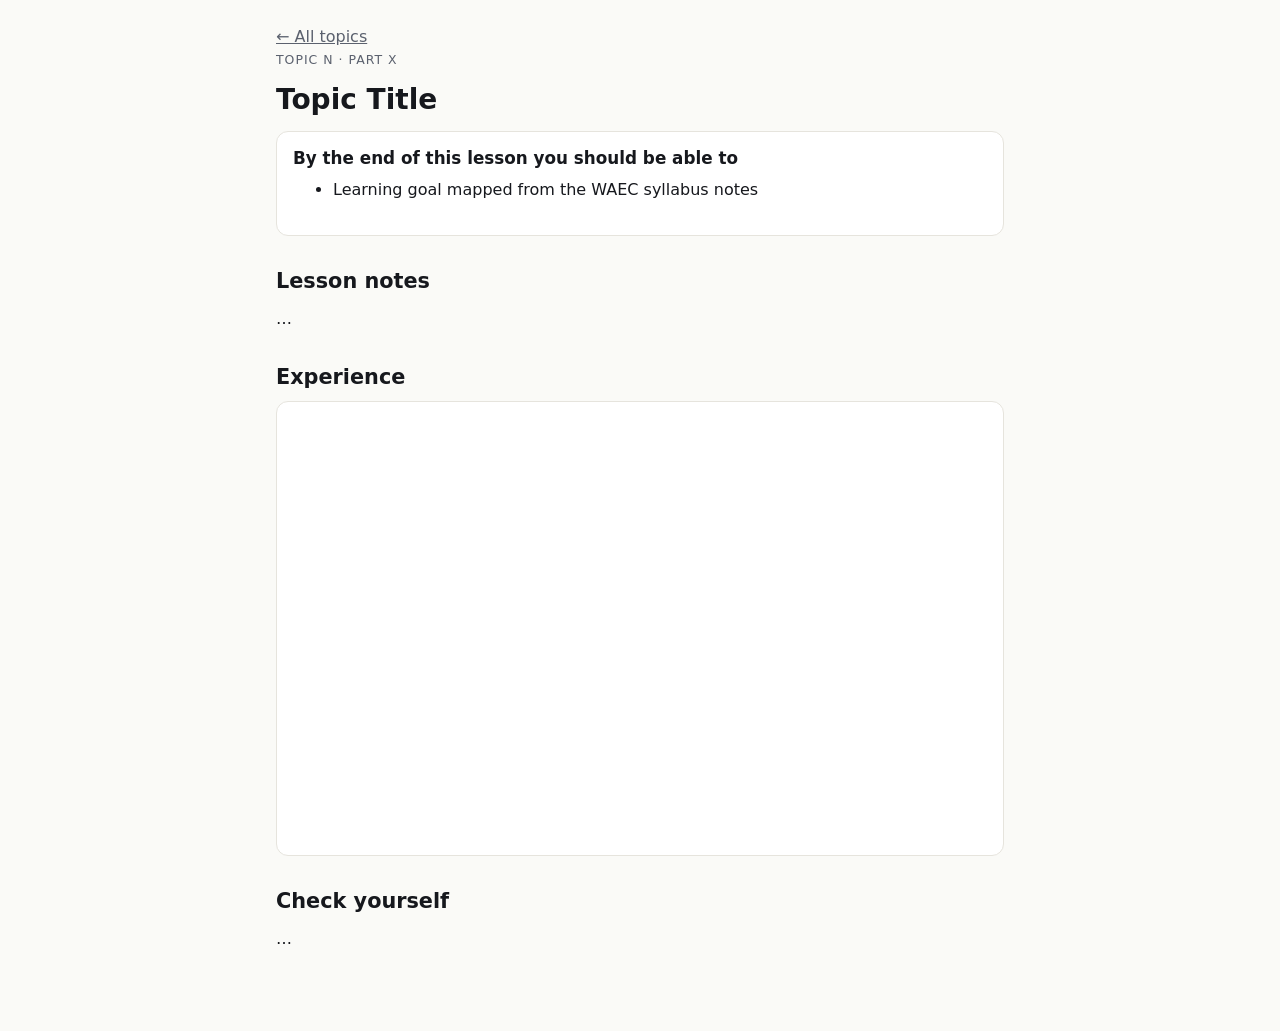
==== topics/_template/index.html @ 064af920 "Scaffold On-The-Go Physics: topic hub, shared styles, topic template, syllabus map Co-Authored-By: C" ====
<!doctype html>
<html lang="en">
<head>
  <meta charset="utf-8">
  <meta name="viewport" content="width=device-width, initial-scale=1">
  <title>Topic Title · On-The-Go Physics</title>
  <link rel="stylesheet" href="../../shared/styles.css">
</head>
<body>
  <main class="wrap">
    <a href="../../" class="muted">← All topics</a>
    <p class="eyebrow">Topic N · Part X</p>
    <h1>Topic Title</h1>

    <section class="card">
      <h3 style="margin-top:0">By the end of this lesson you should be able to</h3>
      <ul class="goals">
        <li>Learning goal mapped from the WAEC syllabus notes</li>
      </ul>
    </section>

    <h2>Lesson notes</h2>
    <p>…</p>

    <h2>Experience</h2>
    <div class="stage"><canvas id="game"></canvas></div>

    <h2>Check yourself</h2>
    <p>…</p>
  </main>
  <script src="experience.js"></script>
</body>
</html>
---- shared/styles.css ----
/* On-The-Go Physics — shared design tokens and base UI.
   Clean, minimal, mobile-first. Every topic page links this file. */

:root {
  --bg: #fafaf7;
  --surface: #ffffff;
  --ink: #16181d;
  --ink-soft: #5b616e;
  --line: #e6e4dd;
  --accent: #0f8a5f;        /* green, primary actions */
  --accent-ink: #ffffff;
  --warn: #d9822b;
  --danger: #c4413a;

  --radius: 12px;
  --gap: 16px;
  --max: 760px;

  --font: "Inter", system-ui, -apple-system, "Segoe UI", Roboto, sans-serif;
  --mono: ui-monospace, "SF Mono", Menlo, Consolas, monospace;
}

@media (prefers-color-scheme: dark) {
  :root:not([data-theme="light"]) {
    --bg: #111317;
    --surface: #1a1d23;
    --ink: #eceef2;
    --ink-soft: #9aa1ad;
    --line: #2a2e36;
    --accent: #2fbf86;
    --accent-ink: #0b0d10;
  }
}
:root[data-theme="dark"] {
  --bg: #111317;
  --surface: #1a1d23;
  --ink: #eceef2;
  --ink-soft: #9aa1ad;
  --line: #2a2e36;
  --accent: #2fbf86;
  --accent-ink: #0b0d10;
}

* { box-sizing: border-box; }
html, body { margin: 0; }
body {
  background: var(--bg);
  color: var(--ink);
  font: 16px/1.6 var(--font);
  -webkit-font-smoothing: antialiased;
}

.wrap { max-width: var(--max); margin: 0 auto; padding: 24px 16px 64px; }

h1, h2, h3 { line-height: 1.25; margin: 1.6em 0 .5em; }
h1 { font-size: 1.75rem; margin-top: .4em; }
h2 { font-size: 1.3rem; }
h3 { font-size: 1.05rem; }
p, ul, ol { margin: 0 0 1em; }
a { color: var(--accent); }
.muted { color: var(--ink-soft); }
.eyebrow { font-size: .78rem; letter-spacing: .08em; text-transform: uppercase; color: var(--ink-soft); }

.card {
  background: var(--surface);
  border: 1px solid var(--line);
  border-radius: var(--radius);
  padding: var(--gap);
}

.btn {
  display: inline-flex; align-items: center; justify-content: center; gap: 8px;
  min-height: 44px; padding: 0 20px;
  border: 0; border-radius: 999px;
  background: var(--accent); color: var(--accent-ink);
  font: 600 1rem var(--font); text-decoration: none; cursor: pointer;
  transition: transform .08s ease, filter .15s ease;
}
.btn:hover { filter: brightness(1.05); }
.btn:active { transform: scale(.97); }
.btn.ghost { background: transparent; color: var(--ink); border: 1px solid var(--line); }

.formula {
  font-family: var(--mono);
  background: var(--surface);
  border: 1px solid var(--line);
  border-left: 3px solid var(--accent);
  border-radius: 8px;
  padding: 10px 14px;
  margin: 0 0 1em;
  overflow-x: auto;
}

.goals li { margin-bottom: .3em; }

/* Canvas stage for experiences */
.stage {
  position: relative;
  width: 100%;
  aspect-ratio: 16 / 10;
  background: var(--surface);
  border: 1px solid var(--line);
  border-radius: var(--radius);
  overflow: hidden;
  touch-action: none;
}
.stage canvas { display: block; width: 100%; height: 100%; }
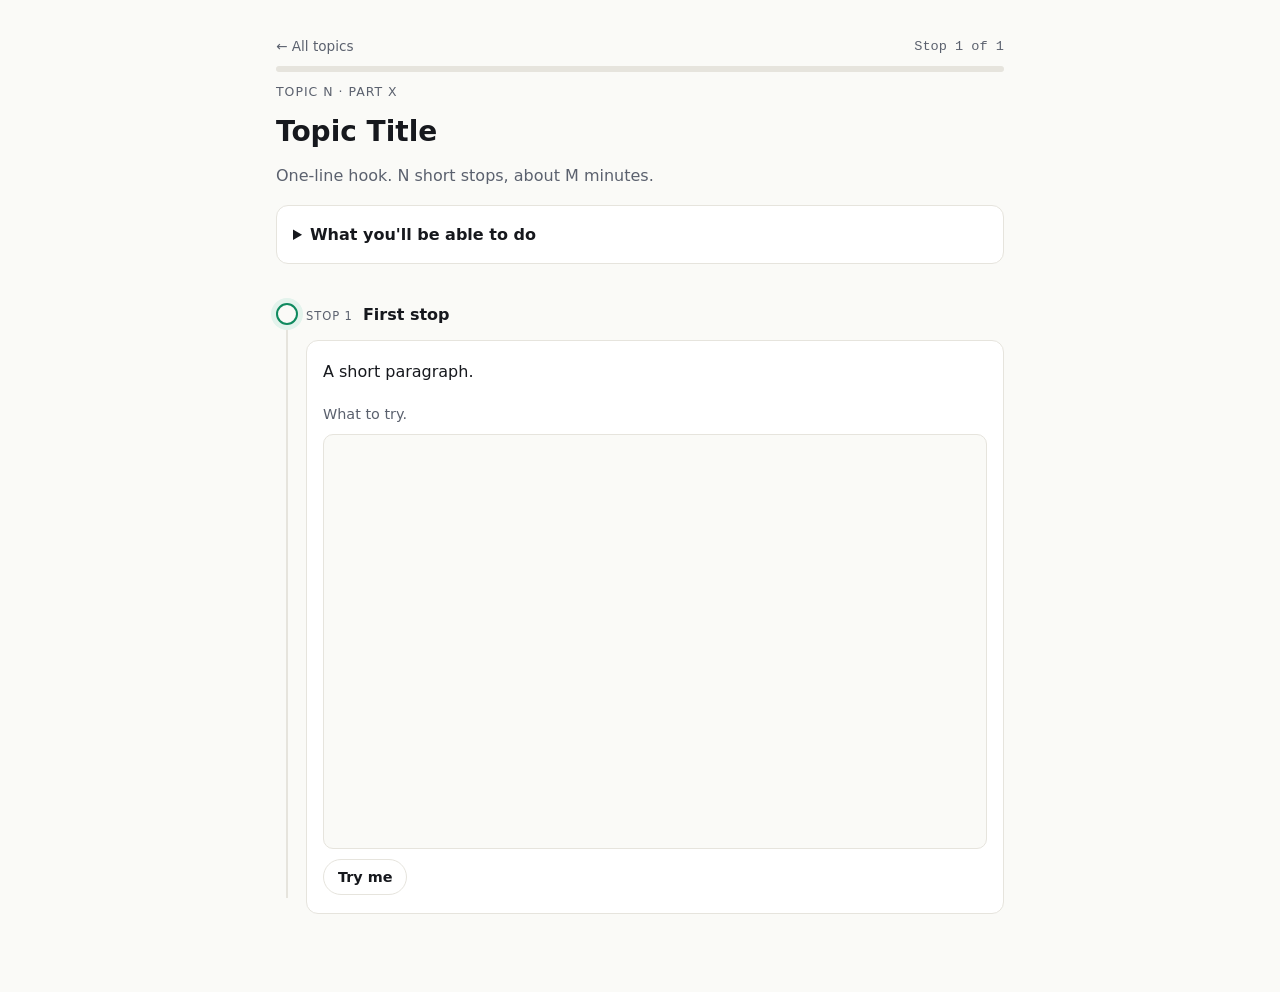
==== commit 5a5e3598: "Add Topic 1 (Concepts of Matter) as an interactive lesson path Shared lesson engine (stops revealed " ====
--- a/topics/_template/index.html
+++ b/topics/_template/index.html
@@ -5,29 +5,13 @@
   <meta name="viewport" content="width=device-width, initial-scale=1">
   <title>Topic Title · On-The-Go Physics</title>
   <link rel="stylesheet" href="../../shared/styles.css">
+  <link rel="stylesheet" href="../../shared/lesson.css">
 </head>
 <body>
-  <main class="wrap">
-    <a href="../../" class="muted">← All topics</a>
-    <p class="eyebrow">Topic N · Part X</p>
-    <h1>Topic Title</h1>
-
-    <section class="card">
-      <h3 style="margin-top:0">By the end of this lesson you should be able to</h3>
-      <ul class="goals">
-        <li>Learning goal mapped from the WAEC syllabus notes</li>
-      </ul>
-    </section>
-
-    <h2>Lesson notes</h2>
-    <p>…</p>
-
-    <h2>Experience</h2>
-    <div class="stage"><canvas id="game"></canvas></div>
-
-    <h2>Check yourself</h2>
-    <p>…</p>
-  </main>
-  <script src="experience.js"></script>
+  <main class="wrap" id="lesson"></main>
+  <script src="../../shared/sim.js"></script>
+  <script src="../../shared/lesson.js"></script>
+  <script src="sims.js"></script>
+  <script src="lesson.js"></script>
 </body>
 </html>
--- a/shared/styles.css
+++ b/shared/styles.css
@@ -9,8 +9,10 @@
   --line: #e6e4dd;
   --accent: #0f8a5f;        /* green, primary actions */
   --accent-ink: #ffffff;
+  --accent-soft: #e3f3ec;
   --warn: #d9822b;
   --danger: #c4413a;
+  --danger-soft: #f8e4e2;
 
   --radius: 12px;
   --gap: 16px;
@@ -29,6 +31,9 @@
     --line: #2a2e36;
     --accent: #2fbf86;
     --accent-ink: #0b0d10;
+    --accent-soft: #173a2d;
+    --danger: #e0645c;
+    --danger-soft: #3d2120;
   }
 }
 :root[data-theme="dark"] {
@@ -39,6 +44,9 @@
   --line: #2a2e36;
   --accent: #2fbf86;
   --accent-ink: #0b0d10;
+  --accent-soft: #173a2d;
+  --danger: #e0645c;
+  --danger-soft: #3d2120;
 }
 
 * { box-sizing: border-box; }
--- a/shared/lesson.css
+++ b/shared/lesson.css
@@ -0,0 +1,166 @@
+/* Lesson path: a topic is a vertical trail of "stops", revealed one step at a time. */
+
+.path-head {
+  position: sticky; top: 0; z-index: 10;
+  background: var(--bg);
+  padding: 12px 0 10px;
+}
+.path-head .row { display: flex; justify-content: space-between; align-items: center; gap: 12px; font-size: .85rem; }
+.path-head a { text-decoration: none; }
+.progress { height: 6px; border-radius: 99px; background: var(--line); overflow: hidden; margin-top: 8px; }
+.progress i { display: block; height: 100%; width: 0; background: var(--accent); border-radius: inherit;
+  transition: width .6s cubic-bezier(.2, .8, .2, 1); }
+
+.path-intro h1 { margin-top: 12px; }
+.goals-card { margin-top: 16px; }
+.goals-card summary { cursor: pointer; font-weight: 600; }
+.goals-card ul { margin: 10px 0 0; padding-left: 20px; }
+.linkish { all: unset; cursor: pointer; color: var(--ink-soft); font-size: .85rem; text-decoration: underline; }
+
+/* Trail */
+.trail { list-style: none; margin: 28px 0 0; padding: 0 0 0 30px; position: relative; }
+.trail::before { content: ""; position: absolute; left: 10px; top: 16px; bottom: 16px; width: 2px; background: var(--line); }
+.stop { position: relative; margin: 0 0 6px; }
+.node {
+  position: absolute; left: -30px; top: 11px;
+  width: 22px; height: 22px; border-radius: 50%;
+  background: var(--bg); border: 2px solid var(--line);
+  display: grid; place-items: center; transition: all .3s;
+}
+.stop.current .node { border-color: var(--accent); box-shadow: 0 0 0 5px var(--accent-soft); }
+.stop.done .node { background: var(--accent); border-color: var(--accent); }
+.stop.done .node::after {
+  content: ""; width: 5px; height: 10px; margin-top: -2px;
+  border: solid var(--accent-ink); border-width: 0 2px 2px 0; transform: rotate(45deg);
+}
+.stop-head {
+  all: unset; box-sizing: border-box; width: 100%;
+  display: flex; align-items: baseline; gap: 10px; padding: 10px 0;
+}
+.stop.done .stop-head { cursor: pointer; }
+.stop-num { font-size: .72rem; text-transform: uppercase; letter-spacing: .08em; color: var(--ink-soft); white-space: nowrap; }
+.stop-title { font-weight: 600; flex: 1; }
+.stop.locked .stop-title { color: var(--ink-soft); font-weight: 500; }
+.stop-review { font-size: .8rem; color: var(--accent); display: none; }
+.stop.done .stop-review { display: inline; }
+.stop.done.open .stop-review { visibility: hidden; }
+.stop-body { display: none; }
+.stop.open .stop-body {
+  display: block;
+  background: var(--surface); border: 1px solid var(--line); border-radius: var(--radius);
+  padding: 18px 16px; margin: 2px 0 14px;
+}
+
+/* Blocks */
+.block { margin: 0 0 18px; animation: rise .45s cubic-bezier(.2, .8, .2, 1) both; }
+.block:last-child { margin-bottom: 0; }
+.block p:last-child { margin-bottom: 0; }
+@keyframes rise { from { opacity: 0; transform: translateY(10px); } }
+
+.key {
+  border-left: 3px solid var(--accent); background: var(--accent-soft);
+  padding: 12px 14px; border-radius: 0 10px 10px 0;
+}
+.prompt, .caption { font-size: .9rem; color: var(--ink-soft); margin: 0 0 8px; }
+.q { font-weight: 600; margin: 0 0 10px; }
+
+/* Choices */
+.choices { display: grid; gap: 8px; }
+.choice {
+  all: unset; box-sizing: border-box; cursor: pointer;
+  display: flex; gap: 10px; align-items: center;
+  padding: 11px 14px; min-height: 44px;
+  border: 1px solid var(--line); border-radius: 10px; background: var(--bg);
+  transition: border-color .15s, background .15s, transform .08s, opacity .2s;
+}
+.choice:hover:not(:disabled) { border-color: var(--accent); }
+.choice:active:not(:disabled) { transform: scale(.985); }
+.choice:disabled { cursor: default; opacity: .55; }
+.choice.correct { border-color: var(--accent); background: var(--accent-soft); opacity: 1; animation: pop .3s; }
+.choice.wrong { border-color: var(--danger); background: var(--danger-soft); opacity: 1; }
+.choice.picked { border-color: var(--ink-soft); opacity: 1; font-weight: 600; }
+.letter { font-family: var(--mono); color: var(--ink-soft); }
+.feedback { margin-top: 10px; padding: 10px 12px; border-radius: 10px; font-size: .95rem; animation: rise .3s both; }
+.feedback.good { background: var(--accent-soft); }
+.feedback.bad { background: var(--danger-soft); }
+.feedback.neutral { background: var(--bg); border: 1px solid var(--line); }
+
+.shake { animation: shake .35s; }
+@keyframes shake { 20% { transform: translateX(-5px); } 40% { transform: translateX(5px); } 60% { transform: translateX(-3px); } 80% { transform: translateX(3px); } }
+@keyframes pop { 50% { transform: scale(1.02); } }
+
+:is(.choice, .chip, .reveal-card, .bucket, .seg button, .stop-head):focus-visible { outline: 2px solid var(--accent); outline-offset: 2px; }
+
+/* Reveal cards */
+.reveal-grid { display: grid; gap: 8px; grid-template-columns: repeat(auto-fit, minmax(210px, 1fr)); }
+.reveal-card {
+  all: unset; box-sizing: border-box; cursor: pointer;
+  display: flex; flex-direction: column; gap: 4px; min-height: 60px; padding: 12px 14px;
+  border: 1px dashed var(--ink-soft); border-radius: 10px; background: var(--bg);
+  transition: border-color .2s, background .2s;
+}
+.reveal-card:hover { border-color: var(--accent); }
+.rc-title { font-weight: 600; }
+.rc-body { display: none; font-size: .95rem; }
+.rc-hint { font-size: .8rem; color: var(--accent); }
+.reveal-card.open { cursor: default; border-style: solid; border-color: var(--accent); }
+.reveal-card.open .rc-body { display: block; animation: rise .3s both; }
+.reveal-card.open .rc-hint { display: none; }
+
+/* Sorting */
+.pool { display: flex; flex-wrap: wrap; gap: 8px; margin-bottom: 12px; }
+.chip {
+  all: unset; box-sizing: border-box; cursor: pointer;
+  padding: 8px 12px; border: 1px solid var(--line); border-radius: 999px; background: var(--bg);
+  font-size: .9rem; line-height: 1.3; transition: transform .15s, border-color .15s, background .15s, box-shadow .15s;
+}
+.chip.selected { border-color: var(--accent); background: var(--accent-soft); transform: translateY(-2px); box-shadow: 0 4px 12px rgb(0 0 0 / .1); }
+.chip.placed { pointer-events: none; width: 100%; border-radius: 8px; border-color: transparent; background: var(--accent-soft); font-size: .84rem; animation: rise .3s both; }
+.buckets { display: grid; grid-template-columns: repeat(var(--n), minmax(0, 1fr)); gap: 8px; }
+.bucket {
+  border: 1px dashed var(--line); border-radius: 10px; padding: 8px; min-height: 84px;
+  display: flex; flex-direction: column; gap: 6px; transition: border-color .15s, background .15s;
+}
+.buckets.armed .bucket { border-color: var(--accent); cursor: pointer; }
+.buckets.armed .bucket:hover { background: var(--accent-soft); }
+.bucket-name { font-weight: 600; font-size: .85rem; text-align: center; }
+.bucket-items { display: flex; flex-direction: column; gap: 6px; }
+
+/* Tables */
+.table-wrap { overflow-x: auto; }
+table.data { width: 100%; border-collapse: collapse; font-size: .88rem; }
+table.data th, table.data td { text-align: left; padding: 8px 6px; border-bottom: 1px solid var(--line); vertical-align: top; }
+table.data th { font-size: .72rem; text-transform: uppercase; letter-spacing: .06em; color: var(--ink-soft); font-weight: 600; }
+
+/* Simulations */
+.sim-canvas { display: block; width: 100%; height: auto; border-radius: 10px; background: var(--bg); border: 1px solid var(--line); touch-action: none; }
+.sim-controls { display: flex; flex-wrap: wrap; gap: 8px 14px; align-items: center; margin-top: 10px; }
+.seg { display: inline-flex; flex-wrap: wrap; background: var(--bg); border: 1px solid var(--line); border-radius: 999px; padding: 3px; }
+.seg button {
+  all: unset; box-sizing: border-box; cursor: pointer;
+  display: inline-flex; align-items: center; min-height: 34px; padding: 0 13px;
+  border-radius: 999px; font-size: .88rem; font-weight: 500; transition: background .15s, color .15s;
+}
+.seg button[aria-pressed="true"] { background: var(--accent); color: var(--accent-ink); }
+.sim-slider { display: inline-flex; align-items: center; gap: 8px; font-size: .88rem; }
+.sim-slider input { accent-color: var(--accent); width: 130px; }
+.btn.small { min-height: 36px; padding: 0 14px; font-size: .9rem; }
+.readout { font-family: var(--mono); font-size: .85rem; color: var(--ink-soft); }
+.sim-info { margin: 10px 0 0; font-size: .95rem; min-height: 3.2em; }
+
+.continue-row { display: flex; justify-content: flex-end; margin-top: 22px; }
+.btn.continue { animation: rise .4s both; }
+
+/* Quiz */
+.quiz-bar { height: 4px; background: var(--line); border-radius: 99px; overflow: hidden; margin: 6px 0 14px; }
+.quiz-bar i { display: block; height: 100%; background: var(--accent); transition: width .4s; }
+.quiz .next-row { display: flex; justify-content: flex-end; margin-top: 12px; }
+.score { text-align: center; padding: 8px 0; }
+.score-num { font-size: 3rem; font-weight: 700; color: var(--accent); line-height: 1.1; animation: pop .5s; }
+
+.end { text-align: center; margin-top: 24px; animation: rise .5s both; }
+.end .actions { display: flex; gap: 10px; justify-content: center; flex-wrap: wrap; margin-top: 12px; }
+
+@media (prefers-reduced-motion: reduce) {
+  *, *::before, *::after { animation: none !important; transition: none !important; }
+}
